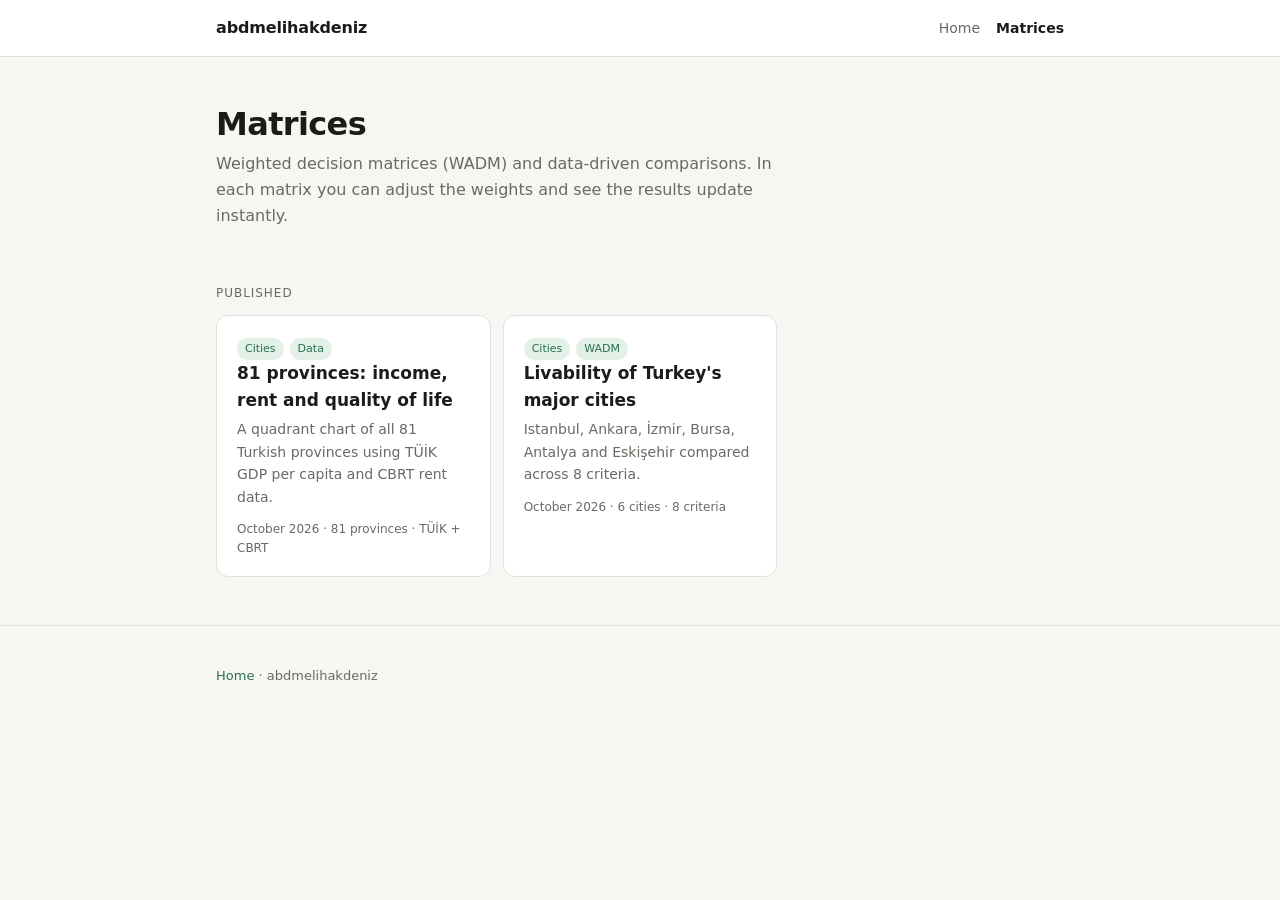
==== matrices/index.html @ ee1073c7 "Translate site to English, add quote on home, move to /matrices/ Old /matrisler/ URLs redirect to th" ====
<!doctype html>
<html lang="en">
<head>
<meta charset="utf-8">
<meta name="viewport" content="width=device-width, initial-scale=1">
<title>Matrices · abdmelihakdeniz</title>
<meta name="description" content="Weighted decision matrices and data-driven comparisons.">
<link rel="stylesheet" href="../style.css">
</head>
<body>
<header class="site">
  <div class="container">
    <a class="brand" href="../">abdmelihakdeniz</a>
    <nav><a href="../">Home</a><a class="active" href="./">Matrices</a></nav>
  </div>
</header>

<main class="container">
  <section class="hero">
    <h1>Matrices</h1>
    <p>Weighted decision matrices (WADM) and data-driven comparisons. In each matrix you can adjust the weights and see the results update instantly.</p>
  </section>

  <div class="eyebrow">Published</div>
  <div class="cards">
    <a class="card" href="provinces.html">
      <span class="tag">Cities</span><span class="tag">Data</span>
      <h3>81 provinces: income, rent and quality of life</h3>
      <p>A quadrant chart of all 81 Turkish provinces using TÜİK GDP per capita and CBRT rent data.</p>
      <div class="meta">October 2026 · 81 provinces · TÜİK + CBRT</div>
    </a>
    <a class="card" href="livability.html">
      <span class="tag">Cities</span><span class="tag">WADM</span>
      <h3>Livability of Turkey's major cities</h3>
      <p>Istanbul, Ankara, İzmir, Bursa, Antalya and Eskişehir compared across 8 criteria.</p>
      <div class="meta">October 2026 · 6 cities · 8 criteria</div>
    </a>
  </div>
</main>

<footer>
  <div class="container"><a href="../">Home</a> · abdmelihakdeniz</div>
</footer>
</body>
</html>
---- style.css ----
:root {
  --bg: #f7f6f2;
  --surface: #ffffff;
  --text: #1b1b19;
  --muted: #6a6963;
  --border: #e2e0d8;
  --accent: #2a6f4e;
  --accent-soft: #e3f0e8;
  --radius: 12px;
}
@media (prefers-color-scheme: dark) {
  :root {
    --bg: #161614;
    --surface: #1f1f1c;
    --text: #edece7;
    --muted: #a3a29a;
    --border: #34332f;
    --accent: #7fc29f;
    --accent-soft: #1f3329;
  }
}
* { box-sizing: border-box; }
html { -webkit-text-size-adjust: 100%; }
body {
  margin: 0;
  background: var(--bg);
  color: var(--text);
  font-family: "Inter", system-ui, -apple-system, "Segoe UI", sans-serif;
  line-height: 1.6;
}
a { color: var(--accent); text-decoration: none; }
a:hover { text-decoration: underline; }

.container { max-width: 880px; margin: 0 auto; padding: 0 16px; }

header.site {
  border-bottom: 1px solid var(--border);
  background: var(--surface);
}
header.site .container {
  display: flex; align-items: center; justify-content: space-between;
  height: 56px;
}
.brand { font-weight: 600; color: var(--text); letter-spacing: -0.01em; }
.brand span { color: var(--accent); }
nav a { color: var(--muted); font-size: 14px; margin-left: 16px; }
nav a.active { color: var(--text); font-weight: 600; }

.hero { padding: 48px 0 24px; }
.hero h1 { font-size: 32px; line-height: 1.2; margin: 0 0 8px; letter-spacing: -0.02em; }
.hero p { color: var(--muted); margin: 0; max-width: 560px; }

.eyebrow {
  font-size: 12px; text-transform: uppercase; letter-spacing: 0.08em;
  color: var(--muted); margin: 32px 0 12px;
}

.cards { display: grid; gap: 12px; grid-template-columns: repeat(auto-fill, minmax(260px, 1fr)); }
.card {
  display: block; background: var(--surface); border: 1px solid var(--border);
  border-radius: var(--radius); padding: 18px 20px; color: var(--text);
  transition: border-color .15s, transform .15s;
}
.card:hover { border-color: var(--accent); text-decoration: none; transform: translateY(-1px); }
.card h3 { margin: 0 0 4px; font-size: 17px; }
.card p { margin: 0; color: var(--muted); font-size: 14px; }
.card .meta { margin-top: 12px; font-size: 12px; color: var(--muted); }
.tag {
  display: inline-block; font-size: 11px; padding: 2px 8px; border-radius: 999px;
  background: var(--accent-soft); color: var(--accent); margin-right: 6px;
}

.panel {
  background: var(--surface); border: 1px solid var(--border);
  border-radius: var(--radius); padding: 4px 0; margin-top: 16px;
}
.table-wrap { overflow-x: auto; }
table { border-collapse: collapse; width: 100%; min-width: 620px; font-size: 14px; }
th, td { padding: 10px 12px; border-bottom: 1px solid var(--border); text-align: center; }
th:first-child, td:first-child { text-align: left; }
thead th { font-weight: 600; font-size: 13px; }
td.crit { white-space: nowrap; }
.w { display: block; color: var(--muted); font-size: 12px; font-weight: 400; }
tbody tr:last-child td { border-bottom: none; }
tfoot td { font-weight: 700; border-top: 2px solid var(--text); border-bottom: none; }
tfoot td.top { color: var(--accent); }
td.score { font-variant-numeric: tabular-nums; }
td.hi { background: var(--accent-soft); }

.weights { padding: 16px 20px; }
.weights h2 { font-size: 16px; margin: 0 0 4px; }
.weights p { margin: 0 0 12px; font-size: 13px; color: var(--muted); }
.w-row { display: grid; grid-template-columns: 1fr 120px 44px; gap: 10px; align-items: center; padding: 4px 0; font-size: 14px; }
.w-row input { width: 100%; accent-color: var(--accent); }
.w-row output { text-align: right; font-variant-numeric: tabular-nums; color: var(--muted); }
.w-foot { display: flex; justify-content: space-between; align-items: center; margin-top: 10px; font-size: 13px; color: var(--muted); }
button {
  font: inherit; font-size: 13px; padding: 6px 12px; border-radius: 8px;
  border: 1px solid var(--border); background: transparent; color: var(--text); cursor: pointer;
}
button:hover { border-color: var(--accent); }

.ranking { display: grid; gap: 8px; padding: 16px 20px; }
.bar-row { display: grid; grid-template-columns: 90px 1fr 48px; gap: 10px; align-items: center; font-size: 14px; }
.bar { height: 10px; background: var(--border); border-radius: 999px; overflow: hidden; }
.bar > i { display: block; height: 100%; background: var(--accent); border-radius: 999px; transition: width .25s; }
.bar-row b { text-align: right; font-variant-numeric: tabular-nums; }

.notes { color: var(--muted); font-size: 14px; }
.notes h2 { color: var(--text); font-size: 16px; margin: 32px 0 8px; }
.notes ul { padding-left: 18px; }

footer { color: var(--muted); font-size: 13px; padding: 40px 0 32px; border-top: 1px solid var(--border); margin-top: 48px; }

@media (max-width: 560px) {
  .hero h1 { font-size: 26px; }
  .w-row { grid-template-columns: 1fr 90px 38px; }
}

.crumb { font-size: 13px; color: var(--muted); margin: 0 0 10px !important; }
.section-head { display: flex; align-items: baseline; justify-content: space-between; margin: 40px 0 12px; }
.section-head h2 { font-size: 20px; margin: 0; letter-spacing: -0.01em; }
.section-head a { font-size: 14px; }
.lead { font-size: 17px; }

blockquote.quote { margin: 0; padding: 0 0 0 18px; border-left: 3px solid var(--accent); border-radius: 0; }
blockquote.quote p { font-family: Georgia, "Times New Roman", serif; font-size: 26px; line-height: 1.35; margin: 0 0 10px; letter-spacing: -0.01em; color: var(--text); max-width: 620px; }
blockquote.quote cite { font-style: normal; font-size: 14px; color: var(--muted); }
@media (max-width: 560px) { blockquote.quote p { font-size: 22px; } }
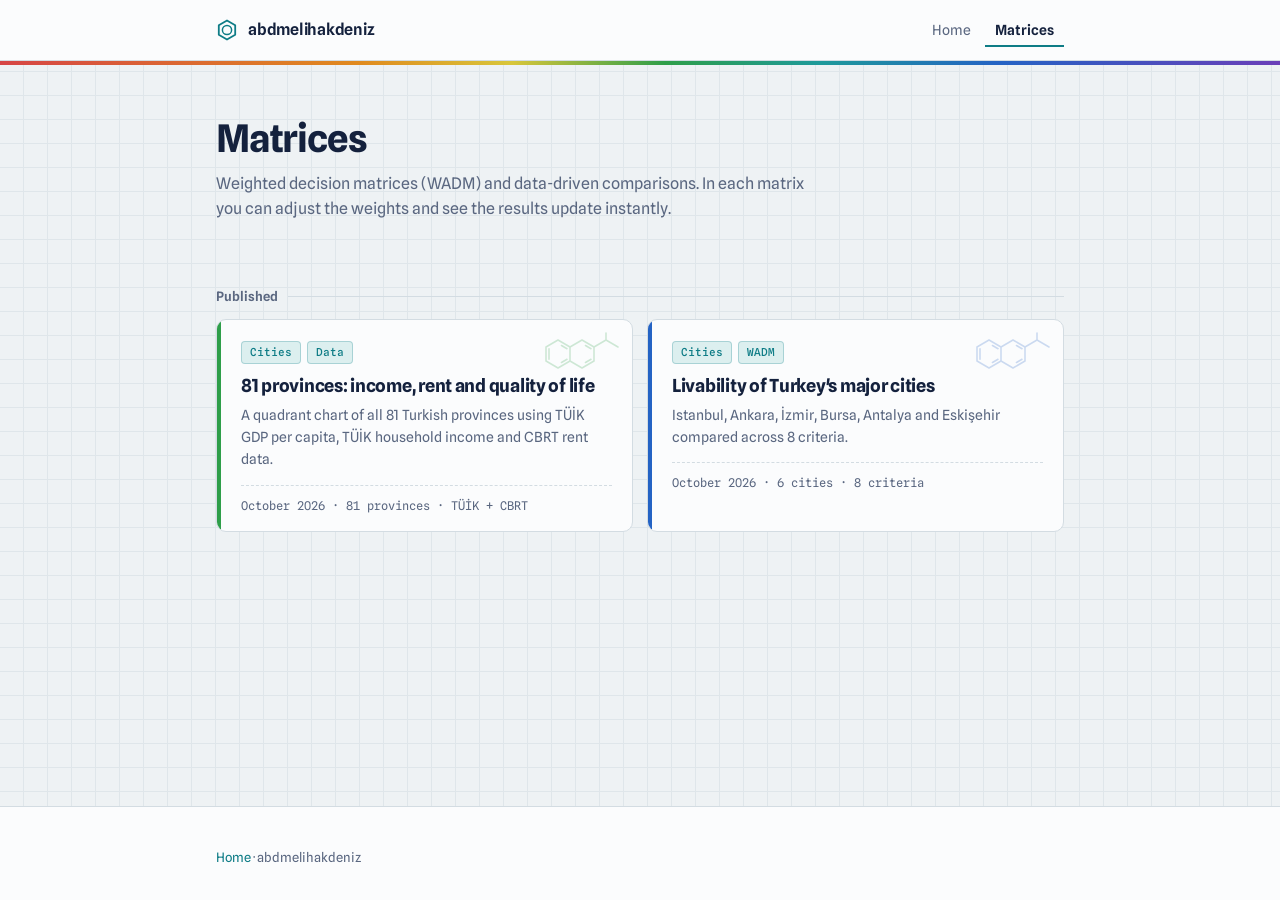
==== commit d7f81e1b: "Provinces: measure rent as % of TÜİK 2025 regional household income Replaces the GDP-per-capita rent" ====
--- a/matrices/index.html
+++ b/matrices/index.html
@@ -26,7 +26,7 @@
     <a class="card" href="provinces.html">
       <span class="tag">Cities</span><span class="tag">Data</span>
       <h3>81 provinces: income, rent and quality of life</h3>
-      <p>A quadrant chart of all 81 Turkish provinces using TÜİK GDP per capita and CBRT rent data.</p>
+      <p>A quadrant chart of all 81 Turkish provinces using TÜİK GDP per capita, TÜİK household income and CBRT rent data.</p>
       <div class="meta">October 2026 · 81 provinces · TÜİK + CBRT</div>
     </a>
     <a class="card" href="livability.html">
--- a/style.css
+++ b/style.css
@@ -1,75 +1,200 @@
+/* ------------------------------------------------------------------
+   abdmelihakdeniz — "lab bench" theme
+   Graph-paper ground, a universal-indicator (pH 1 → 13) stripe under
+   the header, indicator colours as the categorical palette, a benzene
+   ring mark, and a normal distribution behind the hero quote.
+   ------------------------------------------------------------------ */
+@import url("https://fonts.googleapis.com/css2?family=Spline+Sans:wght@400;500;600;700&family=Spline+Sans+Mono:wght@400;500&family=Newsreader:ital,opsz,wght@1,6..72,400;1,6..72,500&display=swap");
+
 :root {
-  --bg: #f7f6f2;
-  --surface: #ffffff;
-  --text: #1b1b19;
-  --muted: #6a6963;
-  --border: #e2e0d8;
-  --accent: #2a6f4e;
-  --accent-soft: #e3f0e8;
-  --radius: 12px;
+  --bg: #eef2f4;          /* graph paper */
+  --grid: #dfe6ea;        /* paper lines */
+  --surface: #fbfcfd;
+  --text: #14213d;        /* lab-notebook navy */
+  --muted: #5a6780;
+  --border: #d3dce2;
+  --accent: #0e7c86;      /* agarose teal */
+  --accent-soft: #dcefef;
+
+  /* universal indicator: acid → neutral → base */
+  --ph-1: #d64545;
+  --ph-4: #e08a1e;
+  --ph-7: #2e9e49;
+  --ph-10: #2463c4;
+  --ph-13: #6a3fb8;
+
+  --radius: 10px;
+  --radius-sm: 6px;
+  --font-sans: "Spline Sans", system-ui, -apple-system, "Segoe UI", sans-serif;
+  --font-mono: "Spline Sans Mono", ui-monospace, "SF Mono", Menlo, monospace;
+  --font-serif: "Newsreader", Georgia, "Times New Roman", serif;
 }
 @media (prefers-color-scheme: dark) {
   :root {
-    --bg: #161614;
-    --surface: #1f1f1c;
-    --text: #edece7;
-    --muted: #a3a29a;
-    --border: #34332f;
-    --accent: #7fc29f;
-    --accent-soft: #1f3329;
+    --bg: #0c1520;
+    --grid: #131f2c;
+    --surface: #111d29;
+    --text: #e3ecf1;
+    --muted: #93a3b5;
+    --border: #22323f;
+    --accent: #4fc3c9;
+    --accent-soft: #123139;
+    --ph-1: #ef6b6b;
+    --ph-4: #f0a64a;
+    --ph-7: #57c46f;
+    --ph-10: #5b93ea;
+    --ph-13: #9d7bea;
   }
 }
+
 * { box-sizing: border-box; }
 html { -webkit-text-size-adjust: 100%; }
 body {
   margin: 0;
-  background: var(--bg);
+  background-color: var(--bg);
+  background-image:
+    linear-gradient(var(--grid) 1px, transparent 1px),
+    linear-gradient(90deg, var(--grid) 1px, transparent 1px);
+  background-size: 24px 24px;
+  background-position: -1px -1px;
   color: var(--text);
-  font-family: "Inter", system-ui, -apple-system, "Segoe UI", sans-serif;
+  font-family: var(--font-sans);
+  font-size: 16px;
   line-height: 1.6;
-}
+  font-feature-settings: "ss01";
+  min-height: 100vh; display: flex; flex-direction: column;
+}
+body > main { flex: 1 0 auto; width: 100%; }
+::selection { background: var(--accent); color: var(--surface); }
+
 a { color: var(--accent); text-decoration: none; }
-a:hover { text-decoration: underline; }
+a:hover { text-decoration: underline; text-underline-offset: 3px; }
+:focus-visible { outline: 2px solid var(--accent); outline-offset: 3px; border-radius: 4px; }
 
 .container { max-width: 880px; margin: 0 auto; padding: 0 16px; }
 
+/* ---------- header + indicator strip ---------- */
 header.site {
+  position: relative;
+  background: var(--surface);
   border-bottom: 1px solid var(--border);
-  background: var(--surface);
-}
+}
+header.site::after {
+  /* a universal-indicator strip: pH 1 at the left, pH 13 at the right */
+  content: "";
+  position: absolute; left: 0; right: 0; bottom: -5px; height: 4px;
+  background: linear-gradient(90deg,
+    var(--ph-1), var(--ph-4) 28%, #d8c63a 40%, var(--ph-7) 52%,
+    #1e9a9a 64%, var(--ph-10) 78%, var(--ph-13));
+}
+
 header.site .container {
   display: flex; align-items: center; justify-content: space-between;
-  height: 56px;
-}
-.brand { font-weight: 600; color: var(--text); letter-spacing: -0.01em; }
+  height: 60px;
+}
+.brand {
+  display: inline-flex; align-items: center; gap: 10px;
+  font-weight: 600; color: var(--text); letter-spacing: -0.015em;
+}
+.brand::before {
+  /* benzene ring */
+  content: ""; width: 22px; height: 22px; flex: none;
+  background: var(--accent);
+  -webkit-mask: url("data:image/svg+xml,%3Csvg xmlns='http://www.w3.org/2000/svg' viewBox='0 0 22 22'%3E%3Cpath d='M11 1.5 19.2 6.25v9.5L11 20.5 2.8 15.75v-9.5Z' fill='none' stroke='black' stroke-width='1.8' stroke-linejoin='round'/%3E%3Ccircle cx='11' cy='11' r='4.6' fill='none' stroke='black' stroke-width='1.5'/%3E%3C/svg%3E") center / contain no-repeat;
+          mask: url("data:image/svg+xml,%3Csvg xmlns='http://www.w3.org/2000/svg' viewBox='0 0 22 22'%3E%3Cpath d='M11 1.5 19.2 6.25v9.5L11 20.5 2.8 15.75v-9.5Z' fill='none' stroke='black' stroke-width='1.8' stroke-linejoin='round'/%3E%3Ccircle cx='11' cy='11' r='4.6' fill='none' stroke='black' stroke-width='1.5'/%3E%3C/svg%3E") center / contain no-repeat;
+}
+.brand:hover { text-decoration: none; }
 .brand span { color: var(--accent); }
-nav a { color: var(--muted); font-size: 14px; margin-left: 16px; }
-nav a.active { color: var(--text); font-weight: 600; }
-
-.hero { padding: 48px 0 24px; }
-.hero h1 { font-size: 32px; line-height: 1.2; margin: 0 0 8px; letter-spacing: -0.02em; }
-.hero p { color: var(--muted); margin: 0; max-width: 560px; }
+
+nav { display: flex; gap: 4px; }
+nav a {
+  color: var(--muted); font-size: 14px; padding: 6px 10px; border-radius: var(--radius-sm);
+}
+nav a:hover { color: var(--text); background: var(--accent-soft); text-decoration: none; }
+nav a.active { color: var(--text); font-weight: 600; box-shadow: inset 0 -2px 0 var(--accent); border-radius: 0; }
+
+/* ---------- hero ---------- */
+.hero { position: relative; padding: 56px 0 28px; }
+.hero h1 {
+  font-size: clamp(28px, 4.4vw, 38px); line-height: 1.15; margin: 0 0 10px;
+  letter-spacing: -0.025em; font-weight: 700; max-width: 22ch;
+}
+.hero p { color: var(--muted); margin: 0; max-width: 60ch; }
+
+/* the quote sits on top of a normal distribution with ±1σ shaded */
+.hero:has(blockquote.quote) { padding: 72px 0 40px; }
+.hero:has(blockquote.quote)::before {
+  content: "";
+  position: absolute; z-index: 0; right: -8px; bottom: 6px;
+  width: min(440px, 70%); aspect-ratio: 440 / 200;
+  background: var(--accent);
+  opacity: .9;
+  -webkit-mask: url("data:image/svg+xml,%3Csvg xmlns='http://www.w3.org/2000/svg' viewBox='0 0 440 200'%3E%3Cpath d='M154 200V108C170 66 196 28 220 28s50 38 66 80v92Z' fill='black' fill-opacity='.13'/%3E%3Cpath d='M0 199C60 199 92 195 120 170S170 28 220 28 290 145 320 170 380 199 440 199' fill='none' stroke='black' stroke-width='2.2'/%3E%3Cpath d='M220 28v172' stroke='black' stroke-width='1.2' stroke-dasharray='3 4'/%3E%3Cpath d='M154 192v8M286 192v8M88 194v6M352 194v6M0 199.5h440' stroke='black' stroke-width='1.2'/%3E%3C/svg%3E") center / contain no-repeat;
+          mask: url("data:image/svg+xml,%3Csvg xmlns='http://www.w3.org/2000/svg' viewBox='0 0 440 200'%3E%3Cpath d='M154 200V108C170 66 196 28 220 28s50 38 66 80v92Z' fill='black' fill-opacity='.13'/%3E%3Cpath d='M0 199C60 199 92 195 120 170S170 28 220 28 290 145 320 170 380 199 440 199' fill='none' stroke='black' stroke-width='2.2'/%3E%3Cpath d='M220 28v172' stroke='black' stroke-width='1.2' stroke-dasharray='3 4'/%3E%3Cpath d='M154 192v8M286 192v8M88 194v6M352 194v6M0 199.5h440' stroke='black' stroke-width='1.2'/%3E%3C/svg%3E") center / contain no-repeat;
+  pointer-events: none;
+}
+.hero:has(blockquote.quote)::after {
+  content: "μ";
+  position: absolute; right: calc(min(440px, 70%) / 2 - 8px - 4px); bottom: -18px;
+  font-family: var(--font-serif); font-style: italic; font-size: 16px; color: var(--accent);
+}
+.hero > * { position: relative; z-index: 1; }
 
 .eyebrow {
-  font-size: 12px; text-transform: uppercase; letter-spacing: 0.08em;
-  color: var(--muted); margin: 32px 0 12px;
-}
-
-.cards { display: grid; gap: 12px; grid-template-columns: repeat(auto-fill, minmax(260px, 1fr)); }
+  font-size: 13px; font-weight: 600; color: var(--muted); margin: 36px 0 12px;
+  display: flex; align-items: center; gap: 10px;
+}
+.eyebrow::after { content: ""; flex: 1; height: 1px; background: var(--border); }
+
+/* ---------- cards: indicator edge + a skeletal molecule ---------- */
+.cards { display: grid; gap: 14px; grid-template-columns: repeat(auto-fill, minmax(280px, 1fr)); }
 .card {
-  display: block; background: var(--surface); border: 1px solid var(--border);
-  border-radius: var(--radius); padding: 18px 20px; color: var(--text);
-  transition: border-color .15s, transform .15s;
-}
-.card:hover { border-color: var(--accent); text-decoration: none; transform: translateY(-1px); }
-.card h3 { margin: 0 0 4px; font-size: 17px; }
+  --ind: var(--ph-7);
+  position: relative; display: block;
+  background: var(--surface); border: 1px solid var(--border);
+  border-radius: var(--radius); padding: 18px 20px 16px 24px; color: var(--text);
+  overflow: hidden;
+  transition: border-color .15s, box-shadow .15s;
+}
+.cards .card:nth-child(5n+2) { --ind: var(--ph-10); }
+.cards .card:nth-child(5n+3) { --ind: var(--ph-4); }
+.cards .card:nth-child(5n+4) { --ind: var(--ph-13); }
+.cards .card:nth-child(5n+5) { --ind: var(--ph-1); }
+.card::before {
+  content: ""; position: absolute; left: 0; top: 0; bottom: 0; width: 4px;
+  background: var(--ind);
+  transition: width .2s;
+}
+.card::after {
+  /* skeletal formula: two fused rings with a side chain */
+  content: ""; position: absolute; top: 12px; right: 12px; width: 76px; height: 52px;
+  background: var(--ind); opacity: .22; pointer-events: none;
+  -webkit-mask: url("data:image/svg+xml,%3Csvg xmlns='http://www.w3.org/2000/svg' viewBox='0 0 76 52'%3E%3Cg fill='none' stroke='black' stroke-width='1.6' stroke-linejoin='round' stroke-linecap='round'%3E%3Cpath d='M14 8 26 15v14l-12 7-12-7V15Z'/%3E%3Cpath d='M26 15 38 8l12 7v14l-12 7-12-7'/%3E%3Cpath d='M50 15 62 8l12 7M62 8V1'/%3E%3Cpath d='M17.5 13.5 23 16.7M17.5 30.5 23 27.3M41.5 13.5 47 16.7M41.5 30.5 47 27.3M5 16.7v10.6'/%3E%3C/g%3E%3C/svg%3E") top right / contain no-repeat;
+          mask: url("data:image/svg+xml,%3Csvg xmlns='http://www.w3.org/2000/svg' viewBox='0 0 76 52'%3E%3Cg fill='none' stroke='black' stroke-width='1.6' stroke-linejoin='round' stroke-linecap='round'%3E%3Cpath d='M14 8 26 15v14l-12 7-12-7V15Z'/%3E%3Cpath d='M26 15 38 8l12 7v14l-12 7-12-7'/%3E%3Cpath d='M50 15 62 8l12 7M62 8V1'/%3E%3Cpath d='M17.5 13.5 23 16.7M17.5 30.5 23 27.3M41.5 13.5 47 16.7M41.5 30.5 47 27.3M5 16.7v10.6'/%3E%3C/g%3E%3C/svg%3E") top right / contain no-repeat;
+  transition: opacity .2s;
+}
+.card:hover {
+  border-color: var(--ind); text-decoration: none;
+  box-shadow: 0 1px 0 var(--border), 0 10px 24px -16px color-mix(in srgb, var(--ind) 60%, transparent);
+}
+.card:hover::before { width: 6px; }
+.card:hover::after { opacity: .45; }
+.card > * { position: relative; }
+.card h3 { margin: 10px 0 6px; font-size: 18px; line-height: 1.3; letter-spacing: -0.015em; }
 .card p { margin: 0; color: var(--muted); font-size: 14px; }
-.card .meta { margin-top: 12px; font-size: 12px; color: var(--muted); }
+.card .meta {
+  margin-top: 14px; padding-top: 10px; border-top: 1px dashed var(--border);
+  font-family: var(--font-mono); font-size: 12px; color: var(--muted);
+}
+
 .tag {
-  display: inline-block; font-size: 11px; padding: 2px 8px; border-radius: 999px;
-  background: var(--accent-soft); color: var(--accent); margin-right: 6px;
-}
-
+  display: inline-block; font-family: var(--font-mono); font-size: 11px; font-weight: 500;
+  padding: 2px 8px; border-radius: 4px; margin-right: 6px;
+  background: var(--accent-soft); color: var(--accent);
+  border: 1px solid color-mix(in srgb, var(--accent) 25%, transparent);
+}
+
+/* ---------- panels, tables, controls ---------- */
 .panel {
   background: var(--surface); border: 1px solid var(--border);
   border-radius: var(--radius); padding: 4px 0; margin-top: 16px;
@@ -78,52 +203,76 @@
 table { border-collapse: collapse; width: 100%; min-width: 620px; font-size: 14px; }
 th, td { padding: 10px 12px; border-bottom: 1px solid var(--border); text-align: center; }
 th:first-child, td:first-child { text-align: left; }
-thead th { font-weight: 600; font-size: 13px; }
+thead th { font-weight: 600; font-size: 13px; background: color-mix(in srgb, var(--accent-soft) 45%, transparent); }
+tbody tr:hover td { background: color-mix(in srgb, var(--accent-soft) 35%, transparent); }
 td.crit { white-space: nowrap; }
-.w { display: block; color: var(--muted); font-size: 12px; font-weight: 400; }
+.w { display: block; color: var(--muted); font-family: var(--font-mono); font-size: 11px; font-weight: 400; }
 tbody tr:last-child td { border-bottom: none; }
 tfoot td { font-weight: 700; border-top: 2px solid var(--text); border-bottom: none; }
 tfoot td.top { color: var(--accent); }
-td.score { font-variant-numeric: tabular-nums; }
-td.hi { background: var(--accent-soft); }
+td.score, tfoot td { font-family: var(--font-mono); font-variant-numeric: tabular-nums; }
+td.hi { background: var(--accent-soft); box-shadow: inset 0 -2px 0 var(--accent); }
 
 .weights { padding: 16px 20px; }
 .weights h2 { font-size: 16px; margin: 0 0 4px; }
 .weights p { margin: 0 0 12px; font-size: 13px; color: var(--muted); }
 .w-row { display: grid; grid-template-columns: 1fr 120px 44px; gap: 10px; align-items: center; padding: 4px 0; font-size: 14px; }
 .w-row input { width: 100%; accent-color: var(--accent); }
-.w-row output { text-align: right; font-variant-numeric: tabular-nums; color: var(--muted); }
+.w-row output { text-align: right; font-family: var(--font-mono); font-variant-numeric: tabular-nums; color: var(--muted); font-size: 13px; }
 .w-foot { display: flex; justify-content: space-between; align-items: center; margin-top: 10px; font-size: 13px; color: var(--muted); }
 button {
-  font: inherit; font-size: 13px; padding: 6px 12px; border-radius: 8px;
-  border: 1px solid var(--border); background: transparent; color: var(--text); cursor: pointer;
-}
-button:hover { border-color: var(--accent); }
-
+  font: inherit; font-size: 13px; padding: 6px 12px; border-radius: var(--radius-sm);
+  border: 1px solid var(--border); background: var(--surface); color: var(--text); cursor: pointer;
+  transition: border-color .15s, background .15s;
+}
+button:hover { border-color: var(--accent); background: var(--accent-soft); }
+
+/* ranking bars read like a histogram */
 .ranking { display: grid; gap: 8px; padding: 16px 20px; }
 .bar-row { display: grid; grid-template-columns: 90px 1fr 48px; gap: 10px; align-items: center; font-size: 14px; }
-.bar { height: 10px; background: var(--border); border-radius: 999px; overflow: hidden; }
-.bar > i { display: block; height: 100%; background: var(--accent); border-radius: 999px; transition: width .25s; }
-.bar-row b { text-align: right; font-variant-numeric: tabular-nums; }
-
-.notes { color: var(--muted); font-size: 14px; }
-.notes h2 { color: var(--text); font-size: 16px; margin: 32px 0 8px; }
-.notes ul { padding-left: 18px; }
-
-footer { color: var(--muted); font-size: 13px; padding: 40px 0 32px; border-top: 1px solid var(--border); margin-top: 48px; }
+.bar { height: 12px; background: repeating-linear-gradient(90deg, var(--border) 0 1px, transparent 1px 10%), color-mix(in srgb, var(--border) 45%, transparent); border-radius: 3px; overflow: hidden; }
+.bar > i { display: block; height: 100%; background: linear-gradient(90deg, color-mix(in srgb, var(--accent) 65%, transparent), var(--accent)); border-radius: 3px; transition: width .25s; }
+.ranking .bar-row:first-child .bar > i { background: linear-gradient(90deg, var(--ph-7), var(--accent)); }
+.bar-row b { text-align: right; font-family: var(--font-mono); font-weight: 500; font-variant-numeric: tabular-nums; }
+
+/* ---------- prose ---------- */
+.notes { color: var(--muted); font-size: 15px; max-width: 70ch; }
+.notes h2 { color: var(--text); font-size: 17px; margin: 36px 0 8px; letter-spacing: -0.01em; }
+.notes ul { padding-left: 0; list-style: none; }
+.notes li { position: relative; padding-left: 20px; margin: 6px 0; }
+.notes li::before {
+  content: ""; position: absolute; left: 2px; top: .62em; width: 8px; height: 8px;
+  border: 1.5px solid var(--accent); border-radius: 50%;
+}
+.notes strong { color: var(--text); }
+
+footer {
+  color: var(--muted); font-size: 13px; padding: 40px 0 32px; margin-top: 56px;
+  border-top: 1px solid var(--border); background: var(--surface);
+}
+
+.crumb { font-family: var(--font-mono); font-size: 12px; color: var(--muted); margin: 0 0 12px !important; }
+.section-head { display: flex; align-items: baseline; justify-content: space-between; gap: 12px; margin: 44px 0 14px; }
+.section-head h2 { font-size: 22px; margin: 0; letter-spacing: -0.02em; }
+.section-head a { font-size: 14px; font-weight: 500; }
+.lead { font-size: 17px; }
+
+blockquote.quote { margin: 0; padding: 0 0 0 20px; border-left: 3px solid var(--accent); max-width: 560px; }
+blockquote.quote p {
+  font-family: var(--font-serif); font-style: italic; font-weight: 400;
+  font-size: clamp(28px, 5vw, 40px); line-height: 1.2; margin: 0 0 14px;
+  letter-spacing: -0.015em; color: var(--text);
+}
+blockquote.quote cite { font-style: normal; font-size: 14px; color: var(--muted); }
 
 @media (max-width: 560px) {
-  .hero h1 { font-size: 26px; }
+  .hero:has(blockquote.quote) { padding: 48px 0 calc(40vw + 36px); }
+  .hero:has(blockquote.quote)::before { width: 88%; right: 6%; }
+  .hero:has(blockquote.quote)::after { right: calc(6% + 44% - 4px); }
   .w-row { grid-template-columns: 1fr 90px 38px; }
-}
-
-.crumb { font-size: 13px; color: var(--muted); margin: 0 0 10px !important; }
-.section-head { display: flex; align-items: baseline; justify-content: space-between; margin: 40px 0 12px; }
-.section-head h2 { font-size: 20px; margin: 0; letter-spacing: -0.01em; }
-.section-head a { font-size: 14px; }
-.lead { font-size: 17px; }
-
-blockquote.quote { margin: 0; padding: 0 0 0 18px; border-left: 3px solid var(--accent); border-radius: 0; }
-blockquote.quote p { font-family: Georgia, "Times New Roman", serif; font-size: 26px; line-height: 1.35; margin: 0 0 10px; letter-spacing: -0.01em; color: var(--text); max-width: 620px; }
-blockquote.quote cite { font-style: normal; font-size: 14px; color: var(--muted); }
-@media (max-width: 560px) { blockquote.quote p { font-size: 22px; } }
+  nav a { padding: 6px 8px; }
+}
+
+@media (prefers-reduced-motion: reduce) {
+  *, *::before, *::after { animation: none !important; transition: none !important; }
+}
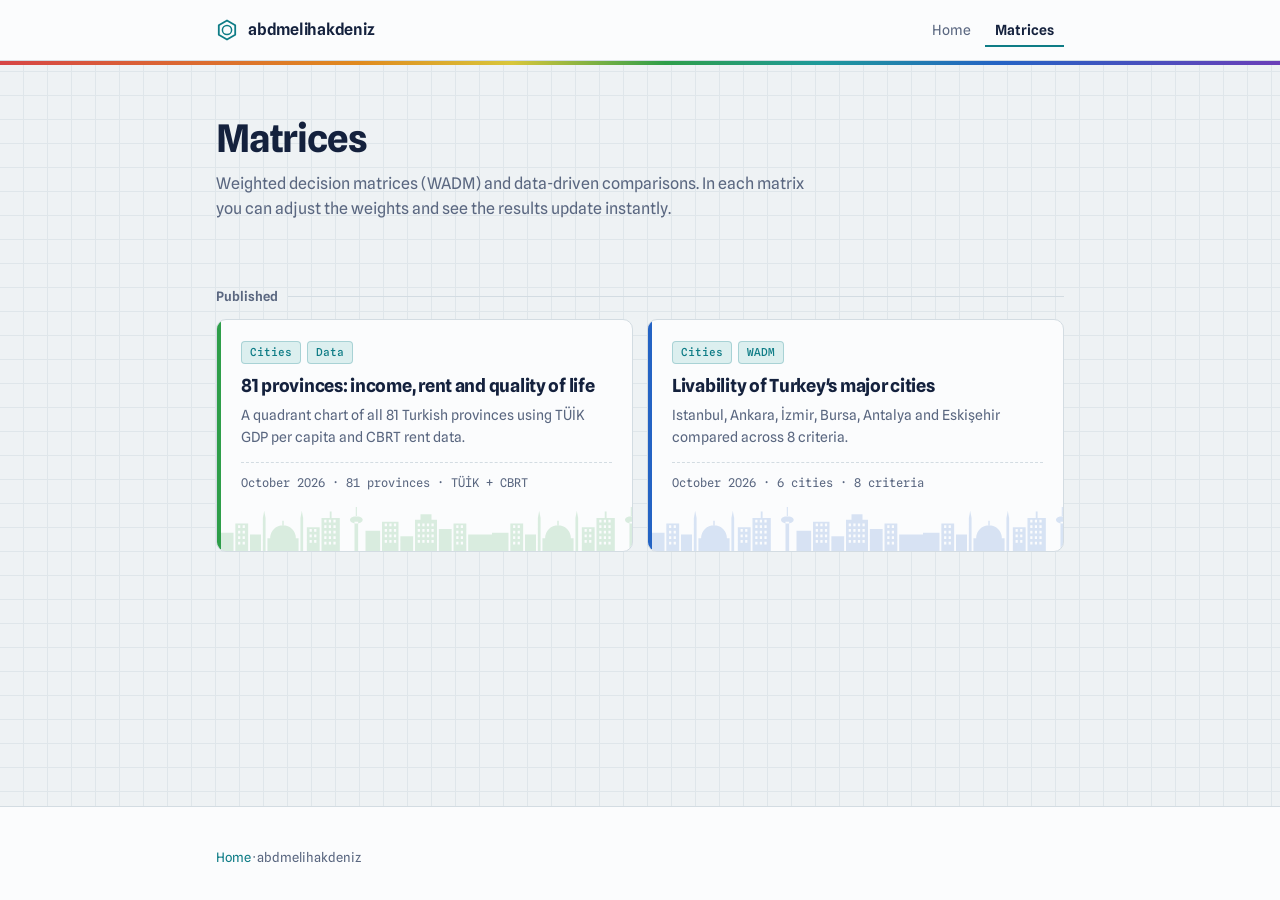
==== commit bf87e68d: "City cards: skyline silhouette (mosque, TV tower, blocks) along the bottom edge Co-Authored-By: Clau" ====
--- a/matrices/index.html
+++ b/matrices/index.html
@@ -23,13 +23,13 @@
 
   <div class="eyebrow">Published</div>
   <div class="cards">
-    <a class="card" href="provinces.html">
+    <a class="card" data-topic="cities" href="provinces.html">
       <span class="tag">Cities</span><span class="tag">Data</span>
       <h3>81 provinces: income, rent and quality of life</h3>
-      <p>A quadrant chart of all 81 Turkish provinces using TÜİK GDP per capita, TÜİK household income and CBRT rent data.</p>
+      <p>A quadrant chart of all 81 Turkish provinces using TÜİK GDP per capita and CBRT rent data.</p>
       <div class="meta">October 2026 · 81 provinces · TÜİK + CBRT</div>
     </a>
-    <a class="card" href="livability.html">
+    <a class="card" data-topic="cities" href="livability.html">
       <span class="tag">Cities</span><span class="tag">WADM</span>
       <h3>Livability of Turkey's major cities</h3>
       <p>Istanbul, Ankara, İzmir, Bursa, Antalya and Eskişehir compared across 8 criteria.</p>
--- a/style.css
+++ b/style.css
@@ -180,6 +180,16 @@
 .card:hover::before { width: 6px; }
 .card:hover::after { opacity: .45; }
 .card > * { position: relative; }
+
+/* city cards: a skyline (mosque, TV tower, blocks) along the bottom edge */
+.card[data-topic~="cities"] { padding-bottom: 58px; }
+.card[data-topic~="cities"]::after {
+  top: auto; right: 0; left: 0; bottom: 0; width: auto; height: 44px;
+  opacity: .16;
+  -webkit-mask: url("data:image/svg+xml,%3Csvg xmlns='http://www.w3.org/2000/svg' viewBox='0 0 300 48'%3E%3Cpath fill='black' fill-rule='evenodd' d='M0 48V28h18V48ZM20 48V18h14V48ZM36 48V30h12V48ZM50 48V12l1.5-8 1.5 8V48ZM55 48V34h34V48ZM58 34a14 14 0 0 1 28 0ZM71.2 20.2V15h1.6v5.2ZM91 48V12l1.5-8 1.5 8V48ZM98 48V22h14V48ZM114 48V12h20V48ZM123 12V5h2v7ZM150 48V16h4V48ZM145 14a7 4 0 0 1 14 0a7 4 0 0 1-14 0ZM151.4 10.5V0h1.2v10.5ZM162 48V26h16V48ZM180 48V16h18V48ZM200 48V32h14V48ZM216 48V14h6V8h12v6h6V48ZM242 48V24h14V48ZM258 48V18h14V48ZM274 48V30h26V48ZM23 20h2.4v3H23ZM28 20h2.4v3H28ZM23 26h2.4v3H23ZM28 26h2.4v3H28ZM23 32h2.4v3H23ZM28 32h2.4v3H28ZM23 38h2.4v3H23ZM28 38h2.4v3H28ZM117 14h2.4v3H117ZM122 14h2.4v3H122ZM127 14h2.4v3H127ZM117 20h2.4v3H117ZM122 20h2.4v3H122ZM127 20h2.4v3H127ZM117 26h2.4v3H117ZM122 26h2.4v3H122ZM127 26h2.4v3H127ZM117 32h2.4v3H117ZM122 32h2.4v3H122ZM127 32h2.4v3H127ZM117 38h2.4v3H117ZM122 38h2.4v3H122ZM127 38h2.4v3H127ZM183 18h2.4v3H183ZM188 18h2.4v3H188ZM193 18h2.4v3H193ZM183 24h2.4v3H183ZM188 24h2.4v3H188ZM193 24h2.4v3H193ZM183 30h2.4v3H183ZM188 30h2.4v3H188ZM193 30h2.4v3H193ZM183 36h2.4v3H183ZM188 36h2.4v3H188ZM193 36h2.4v3H193ZM219 18h2.4v3H219ZM224 18h2.4v3H224ZM229 18h2.4v3H229ZM234 18h2.4v3H234ZM219 24h2.4v3H219ZM224 24h2.4v3H224ZM229 24h2.4v3H229ZM234 24h2.4v3H234ZM219 30h2.4v3H219ZM224 30h2.4v3H224ZM229 30h2.4v3H229ZM234 30h2.4v3H234ZM219 36h2.4v3H219ZM224 36h2.4v3H224ZM229 36h2.4v3H229ZM234 36h2.4v3H234ZM261 20h2.4v3H261ZM266 20h2.4v3H266ZM261 26h2.4v3H261ZM266 26h2.4v3H266ZM261 32h2.4v3H261ZM266 32h2.4v3H266ZM261 38h2.4v3H261ZM266 38h2.4v3H266ZM101 24h2.4v3H101ZM106 24h2.4v3H106ZM101 30h2.4v3H101ZM106 30h2.4v3H106ZM101 36h2.4v3H101ZM106 36h2.4v3H106Z'/%3E%3C/svg%3E") left bottom / 275px 44px repeat-x;
+          mask: url("data:image/svg+xml,%3Csvg xmlns='http://www.w3.org/2000/svg' viewBox='0 0 300 48'%3E%3Cpath fill='black' fill-rule='evenodd' d='M0 48V28h18V48ZM20 48V18h14V48ZM36 48V30h12V48ZM50 48V12l1.5-8 1.5 8V48ZM55 48V34h34V48ZM58 34a14 14 0 0 1 28 0ZM71.2 20.2V15h1.6v5.2ZM91 48V12l1.5-8 1.5 8V48ZM98 48V22h14V48ZM114 48V12h20V48ZM123 12V5h2v7ZM150 48V16h4V48ZM145 14a7 4 0 0 1 14 0a7 4 0 0 1-14 0ZM151.4 10.5V0h1.2v10.5ZM162 48V26h16V48ZM180 48V16h18V48ZM200 48V32h14V48ZM216 48V14h6V8h12v6h6V48ZM242 48V24h14V48ZM258 48V18h14V48ZM274 48V30h26V48ZM23 20h2.4v3H23ZM28 20h2.4v3H28ZM23 26h2.4v3H23ZM28 26h2.4v3H28ZM23 32h2.4v3H23ZM28 32h2.4v3H28ZM23 38h2.4v3H23ZM28 38h2.4v3H28ZM117 14h2.4v3H117ZM122 14h2.4v3H122ZM127 14h2.4v3H127ZM117 20h2.4v3H117ZM122 20h2.4v3H122ZM127 20h2.4v3H127ZM117 26h2.4v3H117ZM122 26h2.4v3H122ZM127 26h2.4v3H127ZM117 32h2.4v3H117ZM122 32h2.4v3H122ZM127 32h2.4v3H127ZM117 38h2.4v3H117ZM122 38h2.4v3H122ZM127 38h2.4v3H127ZM183 18h2.4v3H183ZM188 18h2.4v3H188ZM193 18h2.4v3H193ZM183 24h2.4v3H183ZM188 24h2.4v3H188ZM193 24h2.4v3H193ZM183 30h2.4v3H183ZM188 30h2.4v3H188ZM193 30h2.4v3H193ZM183 36h2.4v3H183ZM188 36h2.4v3H188ZM193 36h2.4v3H193ZM219 18h2.4v3H219ZM224 18h2.4v3H224ZM229 18h2.4v3H229ZM234 18h2.4v3H234ZM219 24h2.4v3H219ZM224 24h2.4v3H224ZM229 24h2.4v3H229ZM234 24h2.4v3H234ZM219 30h2.4v3H219ZM224 30h2.4v3H224ZM229 30h2.4v3H229ZM234 30h2.4v3H234ZM219 36h2.4v3H219ZM224 36h2.4v3H224ZM229 36h2.4v3H229ZM234 36h2.4v3H234ZM261 20h2.4v3H261ZM266 20h2.4v3H266ZM261 26h2.4v3H261ZM266 26h2.4v3H266ZM261 32h2.4v3H261ZM266 32h2.4v3H266ZM261 38h2.4v3H261ZM266 38h2.4v3H266ZM101 24h2.4v3H101ZM106 24h2.4v3H106ZM101 30h2.4v3H101ZM106 30h2.4v3H106ZM101 36h2.4v3H101ZM106 36h2.4v3H106Z'/%3E%3C/svg%3E") left bottom / 275px 44px repeat-x;
+}
+.card[data-topic~="cities"]:hover::after { opacity: .3; }
 .card h3 { margin: 10px 0 6px; font-size: 18px; line-height: 1.3; letter-spacing: -0.015em; }
 .card p { margin: 0; color: var(--muted); font-size: 14px; }
 .card .meta {
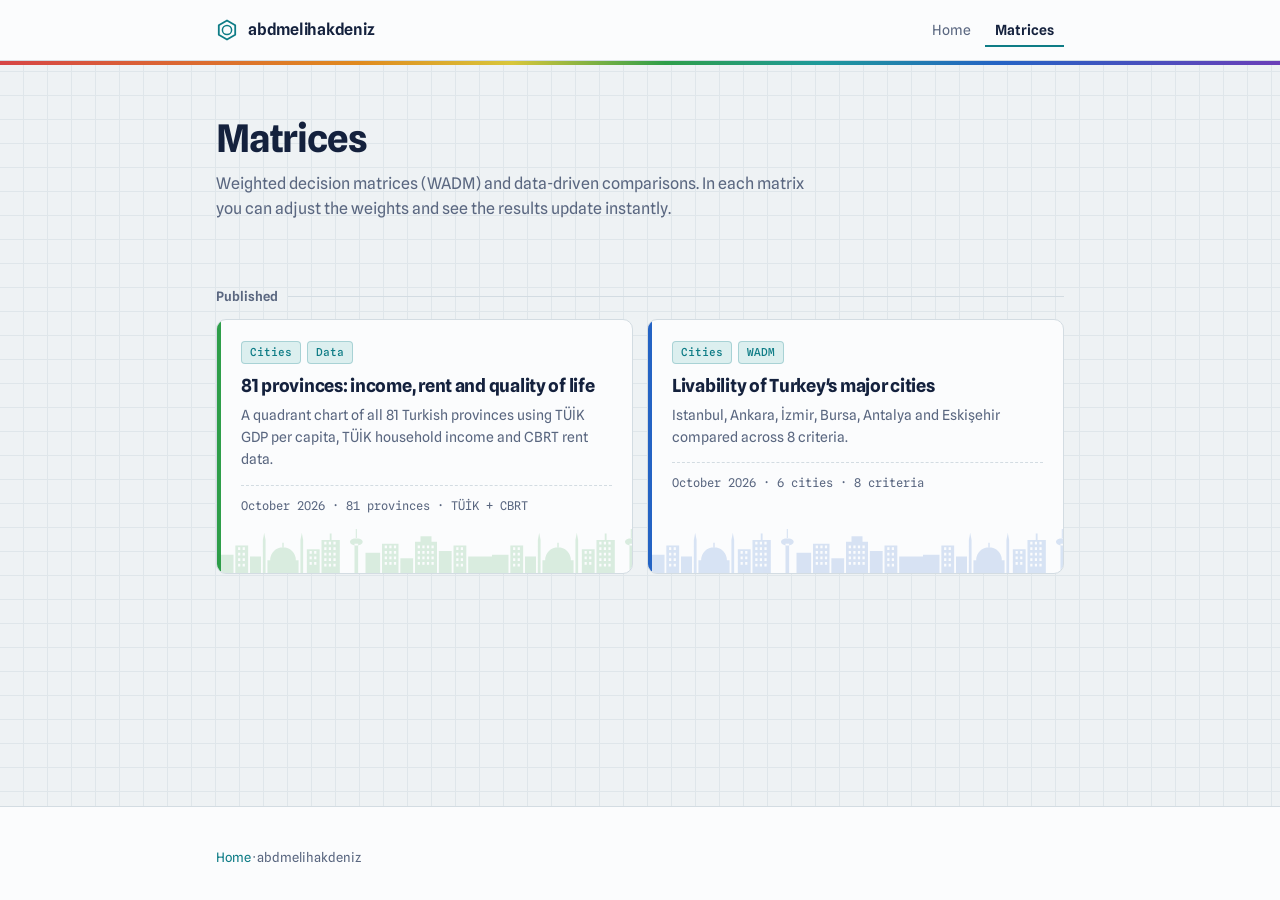
==== commit f8551e8f: "Merge remote-tracking branch 'origin/main' # Conflicts: #	matrices/provinces.html #	style.css" ====
--- a/matrices/index.html
+++ b/matrices/index.html
@@ -26,7 +26,7 @@
     <a class="card" data-topic="cities" href="provinces.html">
       <span class="tag">Cities</span><span class="tag">Data</span>
       <h3>81 provinces: income, rent and quality of life</h3>
-      <p>A quadrant chart of all 81 Turkish provinces using TÜİK GDP per capita and CBRT rent data.</p>
+      <p>A quadrant chart of all 81 Turkish provinces using TÜİK GDP per capita, TÜİK household income and CBRT rent data.</p>
       <div class="meta">October 2026 · 81 provinces · TÜİK + CBRT</div>
     </a>
     <a class="card" data-topic="cities" href="livability.html">
--- a/style.css
+++ b/style.css
@@ -286,3 +286,12 @@
 @media (prefers-reduced-motion: reduce) {
   *, *::before, *::after { animation: none !important; transition: none !important; }
 }
+
+/* ---------- callout ---------- */
+.callout { background: var(--accent-soft); border: 1px solid var(--accent); border-radius: var(--radius); padding: 18px 20px; margin-top: 16px; }
+.callout h2 { font-size: 17px; margin: 0 0 8px; color: var(--text); }
+.callout p { margin: 0 0 10px; font-size: 14px; color: var(--text); }
+.callout p:last-child { margin-bottom: 0; }
+.callout table { min-width: 0; font-size: 13px; margin: 6px 0 12px; background: var(--surface); border-radius: 8px; overflow: hidden; }
+.callout td, .callout th { padding: 7px 8px; }
+.callout td:first-child { font-weight: 600; }
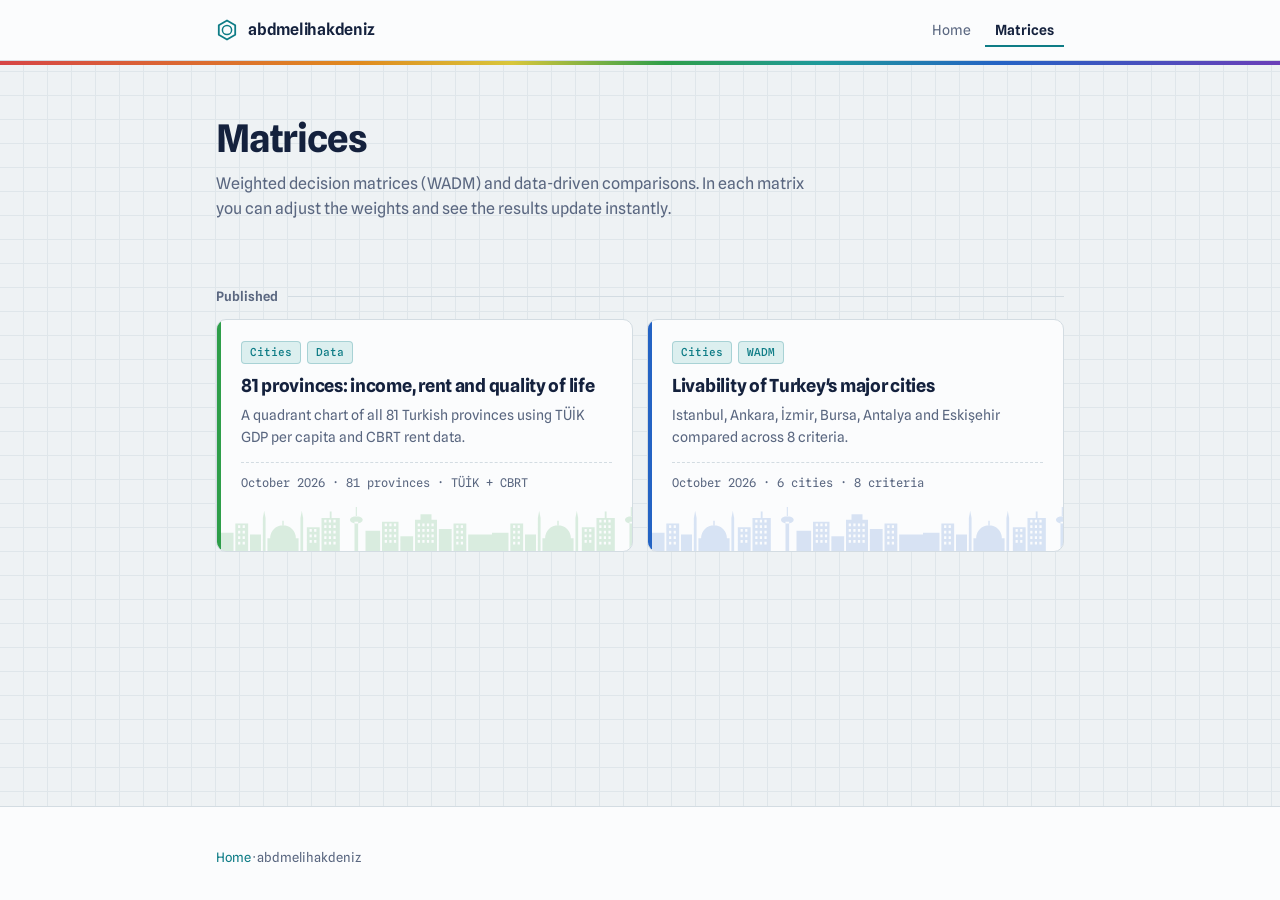
==== commit a5a7b381: "Provinces: remove Muş–İzmir affordability box and income references Co-Authored-By: Claude Opus 5.5 " ====
--- a/matrices/index.html
+++ b/matrices/index.html
@@ -26,7 +26,7 @@
     <a class="card" data-topic="cities" href="provinces.html">
       <span class="tag">Cities</span><span class="tag">Data</span>
       <h3>81 provinces: income, rent and quality of life</h3>
-      <p>A quadrant chart of all 81 Turkish provinces using TÜİK GDP per capita, TÜİK household income and CBRT rent data.</p>
+      <p>A quadrant chart of all 81 Turkish provinces using TÜİK GDP per capita and CBRT rent data.</p>
       <div class="meta">October 2026 · 81 provinces · TÜİK + CBRT</div>
     </a>
     <a class="card" data-topic="cities" href="livability.html">
